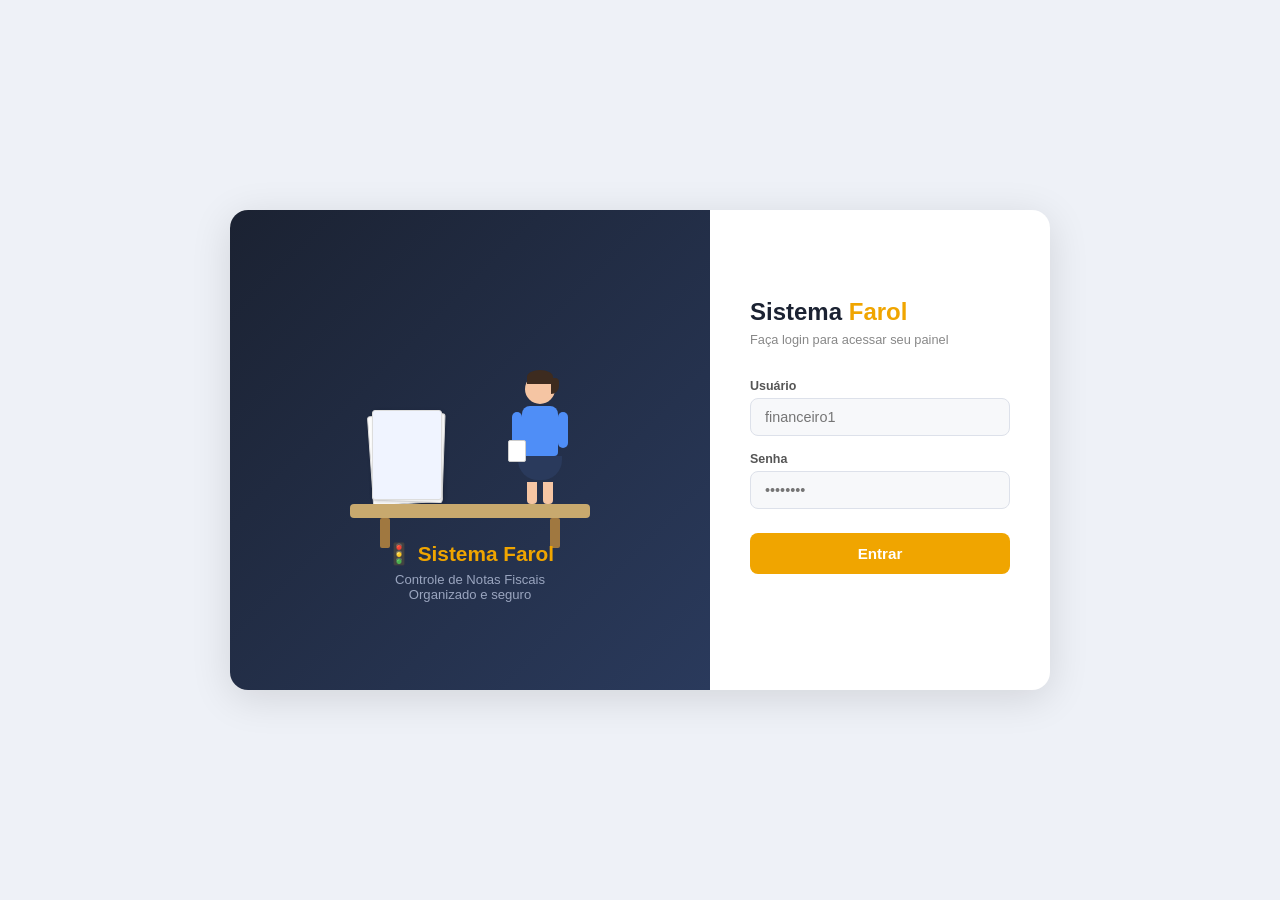
==== templates/login.html @ 6c2cd72e "login multi-usuario" ====
<!DOCTYPE html>
<html lang="pt-BR">
<head>
  <meta charset="UTF-8"/>
  <meta name="viewport" content="width=device-width, initial-scale=1.0"/>
  <title>Sistema Farol — Login</title>
  <style>
    * { box-sizing: border-box; margin: 0; padding: 0; }

    body {
      font-family: 'Segoe UI', sans-serif;
      background: #eef1f7;
      min-height: 100vh;
      display: flex;
      align-items: center;
      justify-content: center;
    }

    .login-wrap {
      display: flex;
      background: #fff;
      border-radius: 18px;
      box-shadow: 0 8px 40px rgba(0,0,0,0.12);
      overflow: hidden;
      width: 820px;
      min-height: 480px;
    }

    /* ── LADO ESQUERDO — ANIMAÇÃO ── */
    .login-art {
      flex: 1;
      background: linear-gradient(135deg, #1b2232 0%, #2a3a5c 100%);
      display: flex;
      flex-direction: column;
      align-items: center;
      justify-content: center;
      padding: 40px 30px;
      position: relative;
      overflow: hidden;
    }

    .login-art h2 {
      color: #f0a500;
      font-size: 1.3rem;
      margin-bottom: 6px;
      z-index: 2;
    }

    .login-art p {
      color: #9aa5bf;
      font-size: 0.82rem;
      text-align: center;
      z-index: 2;
    }

    /* Desk scene */
    .scene {
      width: 260px;
      height: 220px;
      position: relative;
      margin-bottom: 24px;
    }

    /* Mesa */
    .desk {
      position: absolute;
      bottom: 0;
      left: 10px;
      right: 10px;
      height: 14px;
      background: #c8a96e;
      border-radius: 4px;
    }
    .desk-leg {
      position: absolute;
      bottom: -30px;
      width: 10px;
      height: 30px;
      background: #a07840;
      border-radius: 2px;
    }
    .desk-leg.left  { left: 30px; }
    .desk-leg.right { right: 30px; }

    /* Pilha de papéis */
    .papers {
      position: absolute;
      bottom: 14px;
      left: 30px;
      width: 70px;
    }
    .paper {
      width: 70px;
      height: 90px;
      background: #fff;
      border: 1px solid #ddd;
      border-radius: 3px;
      position: absolute;
      bottom: 0;
      box-shadow: 1px 1px 4px rgba(0,0,0,0.1);
    }
    .paper:nth-child(1) { transform: rotate(-4deg); left: 0; }
    .paper:nth-child(2) { transform: rotate(2deg);  left: 4px; bottom: 2px; }
    .paper:nth-child(3) { transform: rotate(0deg);  left: 2px; bottom: 4px; background: #f0f4ff; }

    .paper-line {
      width: 50px; height: 4px;
      background: #dde3f0;
      border-radius: 2px;
      margin: 10px auto 4px;
    }
    .paper-line.short { width: 35px; }
    .paper-line.orange { background: #f0a500; opacity: 0.5; }

    /* Personagem */
    .person {
      position: absolute;
      bottom: 14px;
      right: 20px;
      width: 80px;
      animation: sway 3s ease-in-out infinite;
      transform-origin: bottom center;
    }

    @keyframes sway {
      0%,100% { transform: rotate(0deg); }
      30%      { transform: rotate(-2deg); }
      70%      { transform: rotate(1.5deg); }
    }

    /* Corpo */
    .body-torso {
      width: 36px; height: 50px;
      background: #4f8ef7;
      border-radius: 8px 8px 4px 4px;
      margin: 0 auto;
      position: relative;
    }

    /* Cabeça */
    .head {
      width: 30px; height: 30px;
      background: #f5c5a3;
      border-radius: 50%;
      margin: 0 auto 2px;
      position: relative;
    }
    .hair {
      position: absolute;
      top: -4px; left: 2px;
      width: 26px; height: 14px;
      background: #3d2b1f;
      border-radius: 50% 50% 0 0;
    }
    .hair-side {
      position: absolute;
      top: 4px; right: -4px;
      width: 8px; height: 16px;
      background: #3d2b1f;
      border-radius: 0 4px 8px 0;
    }

    /* Braços animados */
    .arm {
      position: absolute;
      width: 10px; height: 36px;
      background: #4f8ef7;
      border-radius: 5px;
      top: 6px;
      transform-origin: top center;
    }
    .arm.left  {
      left: -10px;
      animation: armLeft 1.4s ease-in-out infinite;
    }
    .arm.right {
      right: -10px;
      animation: armRight 1.4s ease-in-out infinite;
    }

    @keyframes armLeft {
      0%,100% { transform: rotate(-20deg); }
      50%      { transform: rotate(20deg); }
    }
    @keyframes armRight {
      0%,100% { transform: rotate(20deg); }
      50%      { transform: rotate(-20deg); }
    }

    /* Papel na mão */
    .hand-paper {
      position: absolute;
      bottom: -14px; left: -4px;
      width: 18px; height: 22px;
      background: #fff;
      border: 1px solid #ccc;
      border-radius: 2px;
      animation: paperMove 1.4s ease-in-out infinite;
    }
    @keyframes paperMove {
      0%,100% { opacity: 1; }
      50%      { opacity: 0.6; }
    }

    /* Saia */
    .skirt {
      width: 44px; height: 24px;
      background: #2a3a5c;
      border-radius: 0 0 20px 20px;
      margin: 0 auto;
    }

    /* Pernas */
    .legs {
      display: flex;
      justify-content: center;
      gap: 6px;
      margin-top: 2px;
    }
    .leg {
      width: 10px; height: 22px;
      background: #f5c5a3;
      border-radius: 0 0 4px 4px;
    }

    /* Papéis voando */
    .fly-paper {
      position: absolute;
      width: 22px; height: 28px;
      background: #fff;
      border: 1px solid #ddd;
      border-radius: 2px;
      opacity: 0;
      animation: flyUp 2.8s ease-in-out infinite;
    }
    .fly-paper:nth-child(1) { left: 80px; bottom: 80px; animation-delay: 0s; }
    .fly-paper:nth-child(2) { left: 110px; bottom: 60px; animation-delay: 0.9s; transform: rotate(15deg); }
    .fly-paper:nth-child(3) { left: 60px; bottom: 70px; animation-delay: 1.8s; transform: rotate(-10deg); }

    @keyframes flyUp {
      0%   { opacity: 0; transform: translateY(0) rotate(0deg); }
      20%  { opacity: 0.8; }
      100% { opacity: 0; transform: translateY(-60px) rotate(20deg); }
    }

    /* ── LADO DIREITO — FORM ── */
    .login-form {
      width: 340px;
      padding: 50px 40px;
      display: flex;
      flex-direction: column;
      justify-content: center;
    }

    .login-form .logo {
      font-size: 1.5rem;
      font-weight: 800;
      color: #1b2232;
      margin-bottom: 6px;
    }
    .login-form .logo span { color: #f0a500; }

    .login-form .sub {
      font-size: 0.8rem;
      color: #888;
      margin-bottom: 32px;
    }

    .form-group {
      margin-bottom: 16px;
    }
    .form-group label {
      display: block;
      font-size: 0.78rem;
      color: #555;
      font-weight: 600;
      margin-bottom: 5px;
    }
    .form-group input {
      width: 100%;
      padding: 10px 14px;
      border: 1px solid #dde1ea;
      border-radius: 8px;
      font-size: 0.9rem;
      background: #f7f8fa;
      color: #333;
      transition: border 0.2s;
    }
    .form-group input:focus {
      outline: none;
      border-color: #4f8ef7;
      background: #fff;
    }

    .btn-login {
      width: 100%;
      padding: 12px;
      background: #f0a500;
      color: #fff;
      border: none;
      border-radius: 8px;
      font-size: 0.95rem;
      font-weight: 700;
      cursor: pointer;
      margin-top: 8px;
      transition: background 0.2s;
    }
    .btn-login:hover { background: #d4920a; }

    .erro-msg {
      color: #e74c3c;
      font-size: 0.8rem;
      margin-top: 10px;
      text-align: center;
      min-height: 18px;
    }

    @media (max-width: 700px) {
      .login-art { display: none; }
      .login-wrap { width: 100%; min-height: 100vh; border-radius: 0; }
      .login-form { width: 100%; padding: 40px 28px; }
    }
  </style>
</head>
<body>

<div class="login-wrap">

  <!-- ANIMAÇÃO -->
  <div class="login-art">
    <div class="scene">
      <!-- Papéis voando -->
      <div class="fly-paper"></div>
      <div class="fly-paper"></div>
      <div class="fly-paper"></div>

      <!-- Personagem -->
      <div class="person">
        <div class="head">
          <div class="hair"></div>
          <div class="hair-side"></div>
        </div>
        <div class="body-torso">
          <div class="arm left"><div class="hand-paper"></div></div>
          <div class="arm right"></div>
        </div>
        <div class="skirt"></div>
        <div class="legs">
          <div class="leg"></div>
          <div class="leg"></div>
        </div>
      </div>

      <!-- Mesa -->
      <div class="papers">
        <div class="paper">
          <div class="paper-line"></div>
          <div class="paper-line short"></div>
          <div class="paper-line orange"></div>
          <div class="paper-line short"></div>
        </div>
        <div class="paper"></div>
        <div class="paper"></div>
      </div>

      <div class="desk">
        <div class="desk-leg left"></div>
        <div class="desk-leg right"></div>
      </div>
    </div>

    <h2>🚦 Sistema Farol</h2>
    <p>Controle de Notas Fiscais<br/>Organizado e seguro</p>
  </div>

  <!-- FORMULÁRIO -->
  <div class="login-form">
    <div class="logo">Sistema <span>Farol</span></div>
    <div class="sub">Faça login para acessar seu painel</div>

    <div class="form-group">
      <label>Usuário</label>
      <input type="text" id="usuario" placeholder="financeiro1" autocomplete="username"/>
    </div>
    <div class="form-group">
      <label>Senha</label>
      <input type="password" id="senha" placeholder="••••••••" autocomplete="current-password"
             onkeydown="if(event.key==='Enter') entrar()"/>
    </div>

    <button class="btn-login" onclick="entrar()">Entrar</button>
    <div class="erro-msg" id="erro"></div>
  </div>

</div>

<script>
async function entrar() {
  const usuario = document.getElementById('usuario').value.trim();
  const senha   = document.getElementById('senha').value.trim();
  const erro    = document.getElementById('erro');
  erro.textContent = '';

  if (!usuario || !senha) { erro.textContent = 'Preencha usuário e senha.'; return; }

  const res = await fetch('/login', {
    method: 'POST',
    headers: { 'Content-Type': 'application/json' },
    body: JSON.stringify({ usuario, senha })
  });

  if (res.ok) {
    window.location.href = '/';
  } else {
    const data = await res.json();
    erro.textContent = data.erro || 'Erro ao fazer login.';
  }
}
</script>

</body>
</html>
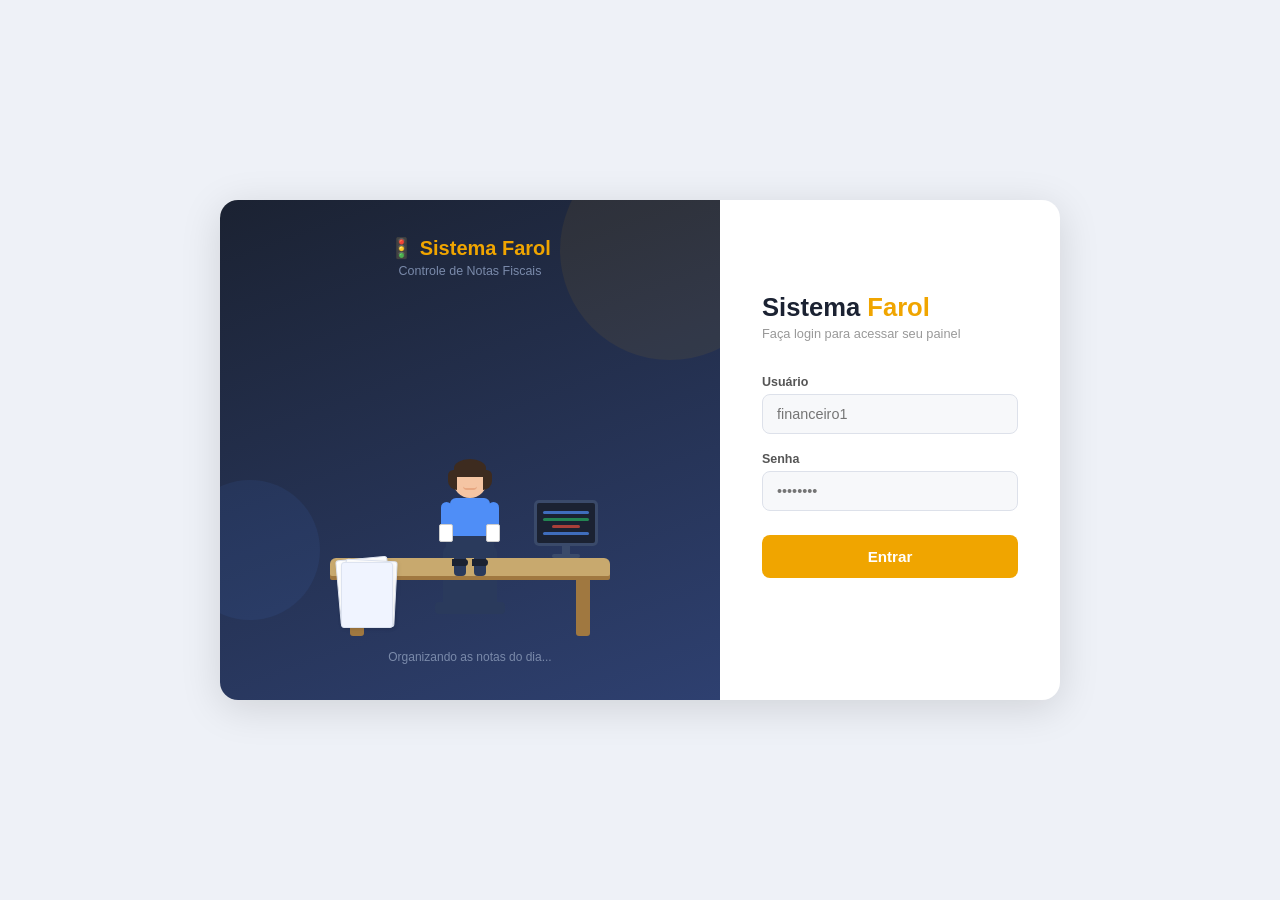
==== commit 5ce5d868: "tela login animada" ====
--- a/templates/login.html
+++ b/templates/login.html
@@ -20,300 +20,342 @@
       display: flex;
       background: #fff;
       border-radius: 18px;
-      box-shadow: 0 8px 40px rgba(0,0,0,0.12);
+      box-shadow: 0 8px 40px rgba(0,0,0,0.13);
       overflow: hidden;
-      width: 820px;
-      min-height: 480px;
-    }
-
-    /* ── LADO ESQUERDO — ANIMAÇÃO ── */
+      width: 840px;
+      min-height: 500px;
+    }
+
+    /* ── LADO ESQUERDO ── */
     .login-art {
       flex: 1;
-      background: linear-gradient(135deg, #1b2232 0%, #2a3a5c 100%);
+      background: linear-gradient(160deg, #1b2232 0%, #2e4070 100%);
       display: flex;
       flex-direction: column;
       align-items: center;
-      justify-content: center;
-      padding: 40px 30px;
+      justify-content: flex-end;
+      padding-bottom: 36px;
       position: relative;
       overflow: hidden;
     }
 
-    .login-art h2 {
-      color: #f0a500;
-      font-size: 1.3rem;
-      margin-bottom: 6px;
+    /* fundo decorativo */
+    .login-art::before {
+      content: '';
+      position: absolute;
+      top: -60px; right: -60px;
+      width: 220px; height: 220px;
+      background: rgba(240,165,0,0.07);
+      border-radius: 50%;
+    }
+    .login-art::after {
+      content: '';
+      position: absolute;
+      bottom: 80px; left: -40px;
+      width: 140px; height: 140px;
+      background: rgba(79,142,247,0.08);
+      border-radius: 50%;
+    }
+
+    .art-title {
+      position: absolute;
+      top: 36px;
+      text-align: center;
+      z-index: 3;
+    }
+    .art-title h2 { color: #f0a500; font-size: 1.25rem; margin-bottom: 4px; }
+    .art-title p  { color: #7a8aaa; font-size: 0.78rem; }
+
+    /* ── CENA ── */
+    .scene {
+      position: relative;
+      width: 300px;
+      height: 280px;
       z-index: 2;
     }
 
-    .login-art p {
-      color: #9aa5bf;
-      font-size: 0.82rem;
-      text-align: center;
-      z-index: 2;
-    }
-
-    /* Desk scene */
-    .scene {
-      width: 260px;
-      height: 220px;
-      position: relative;
-      margin-bottom: 24px;
-    }
-
-    /* Mesa */
-    .desk {
-      position: absolute;
-      bottom: 0;
+    /* MESA */
+    .desk-top {
+      position: absolute;
+      bottom: 60px;
       left: 10px;
       right: 10px;
-      height: 14px;
+      height: 18px;
       background: #c8a96e;
+      border-radius: 6px 6px 2px 2px;
+      box-shadow: 0 4px 0 #a07840;
+      z-index: 4;
+    }
+    .desk-leg { position: absolute; bottom: 0; width: 14px; background: #a07840; border-radius: 0 0 3px 3px; z-index: 3; }
+    .desk-leg.l { left: 30px;  height: 60px; }
+    .desk-leg.r { right: 30px; height: 60px; }
+
+    /* CADEIRA */
+    .chair-back {
+      position: absolute;
+      bottom: 30px;
+      left: 50%;
+      transform: translateX(-50%);
+      width: 54px; height: 60px;
+      background: #2a3a5c;
+      border-radius: 6px 6px 0 0;
+      z-index: 1;
+    }
+    .chair-seat {
+      position: absolute;
+      bottom: 22px;
+      left: 50%;
+      transform: translateX(-50%);
+      width: 70px; height: 12px;
+      background: #2a3a5c;
       border-radius: 4px;
-    }
-    .desk-leg {
-      position: absolute;
-      bottom: -30px;
-      width: 10px;
-      height: 30px;
-      background: #a07840;
+      z-index: 2;
+    }
+
+    /* PAPÉIS NA MESA */
+    .desk-papers {
+      position: absolute;
+      bottom: 78px;
+      left: 18px;
+      z-index: 5;
+    }
+    .dp {
+      position: absolute;
+      width: 52px; height: 66px;
+      background: #fff;
+      border: 1px solid #dde3f0;
+      border-radius: 3px;
+      box-shadow: 1px 1px 4px rgba(0,0,0,0.08);
+    }
+    .dp:nth-child(1) { transform: rotate(-5deg); left: 0;   top: 0; }
+    .dp:nth-child(2) { transform: rotate(3deg);  left: 6px; top: 2px; }
+    .dp:nth-child(3) { transform: rotate(0deg);  left: 3px; top: 4px; background: #f0f4ff; }
+    .dp-line { width: 36px; height: 3px; background: #dde3f0; border-radius: 2px; margin: 8px auto 3px; }
+    .dp-line.s { width: 24px; }
+    .dp-line.o { background: #f0a500; opacity: 0.5; }
+
+    /* MONITOR */
+    .monitor {
+      position: absolute;
+      bottom: 78px;
+      right: 22px;
+      z-index: 5;
+    }
+    .monitor-screen {
+      width: 64px; height: 46px;
+      background: #1b2232;
+      border-radius: 5px;
+      border: 3px solid #3a4a6a;
+      display: flex; align-items: center; justify-content: center;
+      flex-direction: column;
+      gap: 4px;
+      padding: 6px;
+    }
+    .monitor-line { width: 100%; height: 3px; background: #4f8ef7; border-radius: 2px; opacity: 0.7; }
+    .monitor-line.g { background: #27ae60; }
+    .monitor-line.r { background: #e74c3c; width: 60%; }
+    .monitor-stand {
+      width: 8px; height: 8px;
+      background: #3a4a6a;
+      margin: 0 auto;
+    }
+    .monitor-base {
+      width: 28px; height: 4px;
+      background: #3a4a6a;
       border-radius: 2px;
-    }
-    .desk-leg.left  { left: 30px; }
-    .desk-leg.right { right: 30px; }
-
-    /* Pilha de papéis */
-    .papers {
-      position: absolute;
-      bottom: 14px;
-      left: 30px;
-      width: 70px;
-    }
-    .paper {
-      width: 70px;
-      height: 90px;
-      background: #fff;
-      border: 1px solid #ddd;
-      border-radius: 3px;
-      position: absolute;
-      bottom: 0;
-      box-shadow: 1px 1px 4px rgba(0,0,0,0.1);
-    }
-    .paper:nth-child(1) { transform: rotate(-4deg); left: 0; }
-    .paper:nth-child(2) { transform: rotate(2deg);  left: 4px; bottom: 2px; }
-    .paper:nth-child(3) { transform: rotate(0deg);  left: 2px; bottom: 4px; background: #f0f4ff; }
-
-    .paper-line {
-      width: 50px; height: 4px;
-      background: #dde3f0;
-      border-radius: 2px;
-      margin: 10px auto 4px;
-    }
-    .paper-line.short { width: 35px; }
-    .paper-line.orange { background: #f0a500; opacity: 0.5; }
-
-    /* Personagem */
+      margin: 0 auto;
+    }
+
+    /* PERSONAGEM SENTADA */
     .person {
       position: absolute;
-      bottom: 14px;
-      right: 20px;
-      width: 80px;
-      animation: sway 3s ease-in-out infinite;
+      bottom: 60px;
+      left: 50%;
+      transform: translateX(-50%);
+      z-index: 6;
+      animation: breathe 3s ease-in-out infinite;
       transform-origin: bottom center;
     }
-
-    @keyframes sway {
-      0%,100% { transform: rotate(0deg); }
-      30%      { transform: rotate(-2deg); }
-      70%      { transform: rotate(1.5deg); }
-    }
-
-    /* Corpo */
-    .body-torso {
-      width: 36px; height: 50px;
+    @keyframes breathe {
+      0%,100% { transform: translateX(-50%) translateY(0); }
+      50%      { transform: translateX(-50%) translateY(-2px); }
+    }
+
+    /* Cabeça */
+    .p-head {
+      width: 34px; height: 34px;
+      background: #f5c5a3;
+      border-radius: 50%;
+      margin: 0 auto 0;
+      position: relative;
+    }
+    .p-hair {
+      position: absolute;
+      top: -5px; left: 1px;
+      width: 32px; height: 18px;
+      background: #3d2b1f;
+      border-radius: 50% 50% 0 0;
+    }
+    .p-hair-side {
+      position: absolute;
+      top: 6px; right: -5px;
+      width: 9px; height: 20px;
+      background: #3d2b1f;
+      border-radius: 0 6px 10px 0;
+    }
+    .p-hair-side2 {
+      position: absolute;
+      top: 6px; left: -5px;
+      width: 9px; height: 20px;
+      background: #3d2b1f;
+      border-radius: 6px 0 0 10px;
+    }
+    .p-face-detail {
+      position: absolute;
+      bottom: 8px; left: 50%;
+      transform: translateX(-50%);
+      width: 14px; height: 4px;
+      border-bottom: 2px solid #e8a882;
+      border-radius: 0 0 6px 6px;
+    }
+
+    /* Torso */
+    .p-torso {
+      width: 40px; height: 38px;
       background: #4f8ef7;
-      border-radius: 8px 8px 4px 4px;
+      border-radius: 6px 6px 2px 2px;
       margin: 0 auto;
       position: relative;
     }
 
-    /* Cabeça */
-    .head {
-      width: 30px; height: 30px;
-      background: #f5c5a3;
-      border-radius: 50%;
-      margin: 0 auto 2px;
-      position: relative;
-    }
-    .hair {
-      position: absolute;
-      top: -4px; left: 2px;
-      width: 26px; height: 14px;
-      background: #3d2b1f;
-      border-radius: 50% 50% 0 0;
-    }
-    .hair-side {
-      position: absolute;
-      top: 4px; right: -4px;
-      width: 8px; height: 16px;
-      background: #3d2b1f;
-      border-radius: 0 4px 8px 0;
-    }
-
-    /* Braços animados */
-    .arm {
-      position: absolute;
-      width: 10px; height: 36px;
+    /* Braços — animados organizando papéis */
+    .p-arm {
+      position: absolute;
+      width: 11px; height: 32px;
       background: #4f8ef7;
-      border-radius: 5px;
-      top: 6px;
+      border-radius: 6px;
+      top: 4px;
       transform-origin: top center;
     }
-    .arm.left  {
-      left: -10px;
-      animation: armLeft 1.4s ease-in-out infinite;
-    }
-    .arm.right {
-      right: -10px;
-      animation: armRight 1.4s ease-in-out infinite;
-    }
-
-    @keyframes armLeft {
-      0%,100% { transform: rotate(-20deg); }
-      50%      { transform: rotate(20deg); }
-    }
-    @keyframes armRight {
-      0%,100% { transform: rotate(20deg); }
-      50%      { transform: rotate(-20deg); }
-    }
-
-    /* Papel na mão */
-    .hand-paper {
-      position: absolute;
-      bottom: -14px; left: -4px;
-      width: 18px; height: 22px;
+    .p-arm.l {
+      left: -9px;
+      animation: armOrganizeL 1.6s ease-in-out infinite;
+    }
+    .p-arm.r {
+      right: -9px;
+      animation: armOrganizeR 1.6s ease-in-out infinite;
+    }
+    @keyframes armOrganizeL {
+      0%,100% { transform: rotate(-30deg); }
+      40%      { transform: rotate(10deg); }
+      70%      { transform: rotate(-15deg); }
+    }
+    @keyframes armOrganizeR {
+      0%,100% { transform: rotate(30deg); }
+      40%      { transform: rotate(-10deg); }
+      70%      { transform: rotate(20deg); }
+    }
+
+    /* Mãozinha com papel */
+    .p-hand {
+      position: absolute;
+      bottom: -8px; left: -2px;
+      width: 14px; height: 18px;
       background: #fff;
       border: 1px solid #ccc;
       border-radius: 2px;
-      animation: paperMove 1.4s ease-in-out infinite;
-    }
-    @keyframes paperMove {
-      0%,100% { opacity: 1; }
-      50%      { opacity: 0.6; }
-    }
-
-    /* Saia */
-    .skirt {
-      width: 44px; height: 24px;
+    }
+
+    /* Parte de baixo (sentada) */
+    .p-lap {
+      width: 48px; height: 20px;
       background: #2a3a5c;
-      border-radius: 0 0 20px 20px;
+      border-radius: 4px;
       margin: 0 auto;
     }
-
-    /* Pernas */
-    .legs {
+    .p-legs {
       display: flex;
       justify-content: center;
-      gap: 6px;
+      gap: 8px;
       margin-top: 2px;
     }
-    .leg {
-      width: 10px; height: 22px;
-      background: #f5c5a3;
+    .p-leg {
+      width: 12px; height: 18px;
+      background: #2a3a5c;
       border-radius: 0 0 4px 4px;
     }
-
-    /* Papéis voando */
-    .fly-paper {
-      position: absolute;
-      width: 22px; height: 28px;
+    .p-shoe {
+      width: 16px; height: 7px;
+      background: #1b2232;
+      border-radius: 0 4px 4px 0;
+      margin-top: 1px;
+      margin-left: -2px;
+    }
+
+    /* Papel voando ocasionalmente */
+    .fly {
+      position: absolute;
+      width: 18px; height: 22px;
       background: #fff;
-      border: 1px solid #ddd;
+      border: 1px solid #dde3f0;
       border-radius: 2px;
       opacity: 0;
-      animation: flyUp 2.8s ease-in-out infinite;
-    }
-    .fly-paper:nth-child(1) { left: 80px; bottom: 80px; animation-delay: 0s; }
-    .fly-paper:nth-child(2) { left: 110px; bottom: 60px; animation-delay: 0.9s; transform: rotate(15deg); }
-    .fly-paper:nth-child(3) { left: 60px; bottom: 70px; animation-delay: 1.8s; transform: rotate(-10deg); }
-
-    @keyframes flyUp {
+      z-index: 7;
+    }
+    .fly:nth-child(1) { left: 100px; bottom: 120px; animation: flyPaper 3s 0s infinite; }
+    .fly:nth-child(2) { left: 140px; bottom: 100px; animation: flyPaper 3s 1.2s infinite; transform: rotate(12deg); }
+    @keyframes flyPaper {
       0%   { opacity: 0; transform: translateY(0) rotate(0deg); }
-      20%  { opacity: 0.8; }
-      100% { opacity: 0; transform: translateY(-60px) rotate(20deg); }
-    }
-
-    /* ── LADO DIREITO — FORM ── */
+      15%  { opacity: 0.9; }
+      100% { opacity: 0; transform: translateY(-55px) rotate(25deg); }
+    }
+
+    .art-label {
+      color: #7a8aaa;
+      font-size: 0.75rem;
+      margin-top: 14px;
+      text-align: center;
+      z-index: 3;
+    }
+
+    /* ── FORMULÁRIO ── */
     .login-form {
       width: 340px;
-      padding: 50px 40px;
+      padding: 52px 42px;
       display: flex;
       flex-direction: column;
       justify-content: center;
     }
 
-    .login-form .logo {
-      font-size: 1.5rem;
-      font-weight: 800;
-      color: #1b2232;
-      margin-bottom: 6px;
-    }
-    .login-form .logo span { color: #f0a500; }
-
-    .login-form .sub {
-      font-size: 0.8rem;
-      color: #888;
-      margin-bottom: 32px;
-    }
-
-    .form-group {
-      margin-bottom: 16px;
-    }
-    .form-group label {
-      display: block;
-      font-size: 0.78rem;
-      color: #555;
-      font-weight: 600;
-      margin-bottom: 5px;
-    }
+    .logo { font-size: 1.6rem; font-weight: 800; color: #1b2232; margin-bottom: 4px; }
+    .logo span { color: #f0a500; }
+    .sub { font-size: 0.8rem; color: #999; margin-bottom: 34px; }
+
+    .form-group { margin-bottom: 18px; }
+    .form-group label { display: block; font-size: 0.78rem; color: #555; font-weight: 600; margin-bottom: 5px; }
     .form-group input {
-      width: 100%;
-      padding: 10px 14px;
-      border: 1px solid #dde1ea;
-      border-radius: 8px;
-      font-size: 0.9rem;
-      background: #f7f8fa;
-      color: #333;
-      transition: border 0.2s;
+      width: 100%; padding: 11px 14px;
+      border: 1px solid #dde1ea; border-radius: 8px;
+      font-size: 0.9rem; background: #f7f8fa; color: #333;
+      transition: border 0.2s, box-shadow 0.2s;
     }
     .form-group input:focus {
-      outline: none;
-      border-color: #4f8ef7;
-      background: #fff;
+      outline: none; border-color: #4f8ef7;
+      background: #fff; box-shadow: 0 0 0 3px rgba(79,142,247,0.1);
     }
 
     .btn-login {
-      width: 100%;
-      padding: 12px;
-      background: #f0a500;
-      color: #fff;
-      border: none;
-      border-radius: 8px;
-      font-size: 0.95rem;
-      font-weight: 700;
-      cursor: pointer;
-      margin-top: 8px;
-      transition: background 0.2s;
-    }
-    .btn-login:hover { background: #d4920a; }
-
-    .erro-msg {
-      color: #e74c3c;
-      font-size: 0.8rem;
-      margin-top: 10px;
-      text-align: center;
-      min-height: 18px;
-    }
+      width: 100%; padding: 13px;
+      background: #f0a500; color: #fff;
+      border: none; border-radius: 8px;
+      font-size: 0.95rem; font-weight: 700;
+      cursor: pointer; margin-top: 6px;
+      transition: background 0.2s, transform 0.1s;
+    }
+    .btn-login:hover  { background: #d4920a; }
+    .btn-login:active { transform: scale(0.98); }
+
+    .erro-msg { color: #e74c3c; font-size: 0.8rem; margin-top: 12px; text-align: center; min-height: 18px; }
 
     @media (max-width: 700px) {
       .login-art { display: none; }
@@ -328,49 +370,70 @@
 
   <!-- ANIMAÇÃO -->
   <div class="login-art">
+    <div class="art-title">
+      <h2>🚦 Sistema Farol</h2>
+      <p>Controle de Notas Fiscais</p>
+    </div>
+
     <div class="scene">
-      <!-- Papéis voando -->
-      <div class="fly-paper"></div>
-      <div class="fly-paper"></div>
-      <div class="fly-paper"></div>
-
-      <!-- Personagem -->
+      <!-- papéis voando -->
+      <div class="fly"></div>
+      <div class="fly"></div>
+
+      <!-- personagem sentada -->
       <div class="person">
-        <div class="head">
-          <div class="hair"></div>
-          <div class="hair-side"></div>
+        <div class="p-head">
+          <div class="p-hair"></div>
+          <div class="p-hair-side"></div>
+          <div class="p-hair-side2"></div>
+          <div class="p-face-detail"></div>
         </div>
-        <div class="body-torso">
-          <div class="arm left"><div class="hand-paper"></div></div>
-          <div class="arm right"></div>
+        <div class="p-torso">
+          <div class="p-arm l"><div class="p-hand"></div></div>
+          <div class="p-arm r"><div class="p-hand"></div></div>
         </div>
-        <div class="skirt"></div>
-        <div class="legs">
-          <div class="leg"></div>
-          <div class="leg"></div>
+        <div class="p-lap"></div>
+        <div class="p-legs">
+          <div class="p-leg"><div class="p-shoe"></div></div>
+          <div class="p-leg"><div class="p-shoe"></div></div>
         </div>
       </div>
 
-      <!-- Mesa -->
-      <div class="papers">
-        <div class="paper">
-          <div class="paper-line"></div>
-          <div class="paper-line short"></div>
-          <div class="paper-line orange"></div>
-          <div class="paper-line short"></div>
+      <!-- mesa -->
+      <div class="desk-top"></div>
+      <div class="desk-leg l"></div>
+      <div class="desk-leg r"></div>
+
+      <!-- cadeira -->
+      <div class="chair-back"></div>
+      <div class="chair-seat"></div>
+
+      <!-- papéis na mesa -->
+      <div class="desk-papers">
+        <div class="dp">
+          <div class="dp-line"></div>
+          <div class="dp-line s"></div>
+          <div class="dp-line o"></div>
+          <div class="dp-line s"></div>
         </div>
-        <div class="paper"></div>
-        <div class="paper"></div>
+        <div class="dp"></div>
+        <div class="dp"></div>
       </div>
 
-      <div class="desk">
-        <div class="desk-leg left"></div>
-        <div class="desk-leg right"></div>
+      <!-- monitor -->
+      <div class="monitor">
+        <div class="monitor-screen">
+          <div class="monitor-line"></div>
+          <div class="monitor-line g"></div>
+          <div class="monitor-line r"></div>
+          <div class="monitor-line"></div>
+        </div>
+        <div class="monitor-stand"></div>
+        <div class="monitor-base"></div>
       </div>
     </div>
 
-    <h2>🚦 Sistema Farol</h2>
-    <p>Controle de Notas Fiscais<br/>Organizado e seguro</p>
+    <div class="art-label">Organizando as notas do dia...</div>
   </div>
 
   <!-- FORMULÁRIO -->
@@ -400,15 +463,12 @@
   const senha   = document.getElementById('senha').value.trim();
   const erro    = document.getElementById('erro');
   erro.textContent = '';
-
   if (!usuario || !senha) { erro.textContent = 'Preencha usuário e senha.'; return; }
-
   const res = await fetch('/login', {
     method: 'POST',
     headers: { 'Content-Type': 'application/json' },
     body: JSON.stringify({ usuario, senha })
   });
-
   if (res.ok) {
     window.location.href = '/';
   } else {
@@ -417,6 +477,5 @@
   }
 }
 </script>
-
 </body>
 </html>
